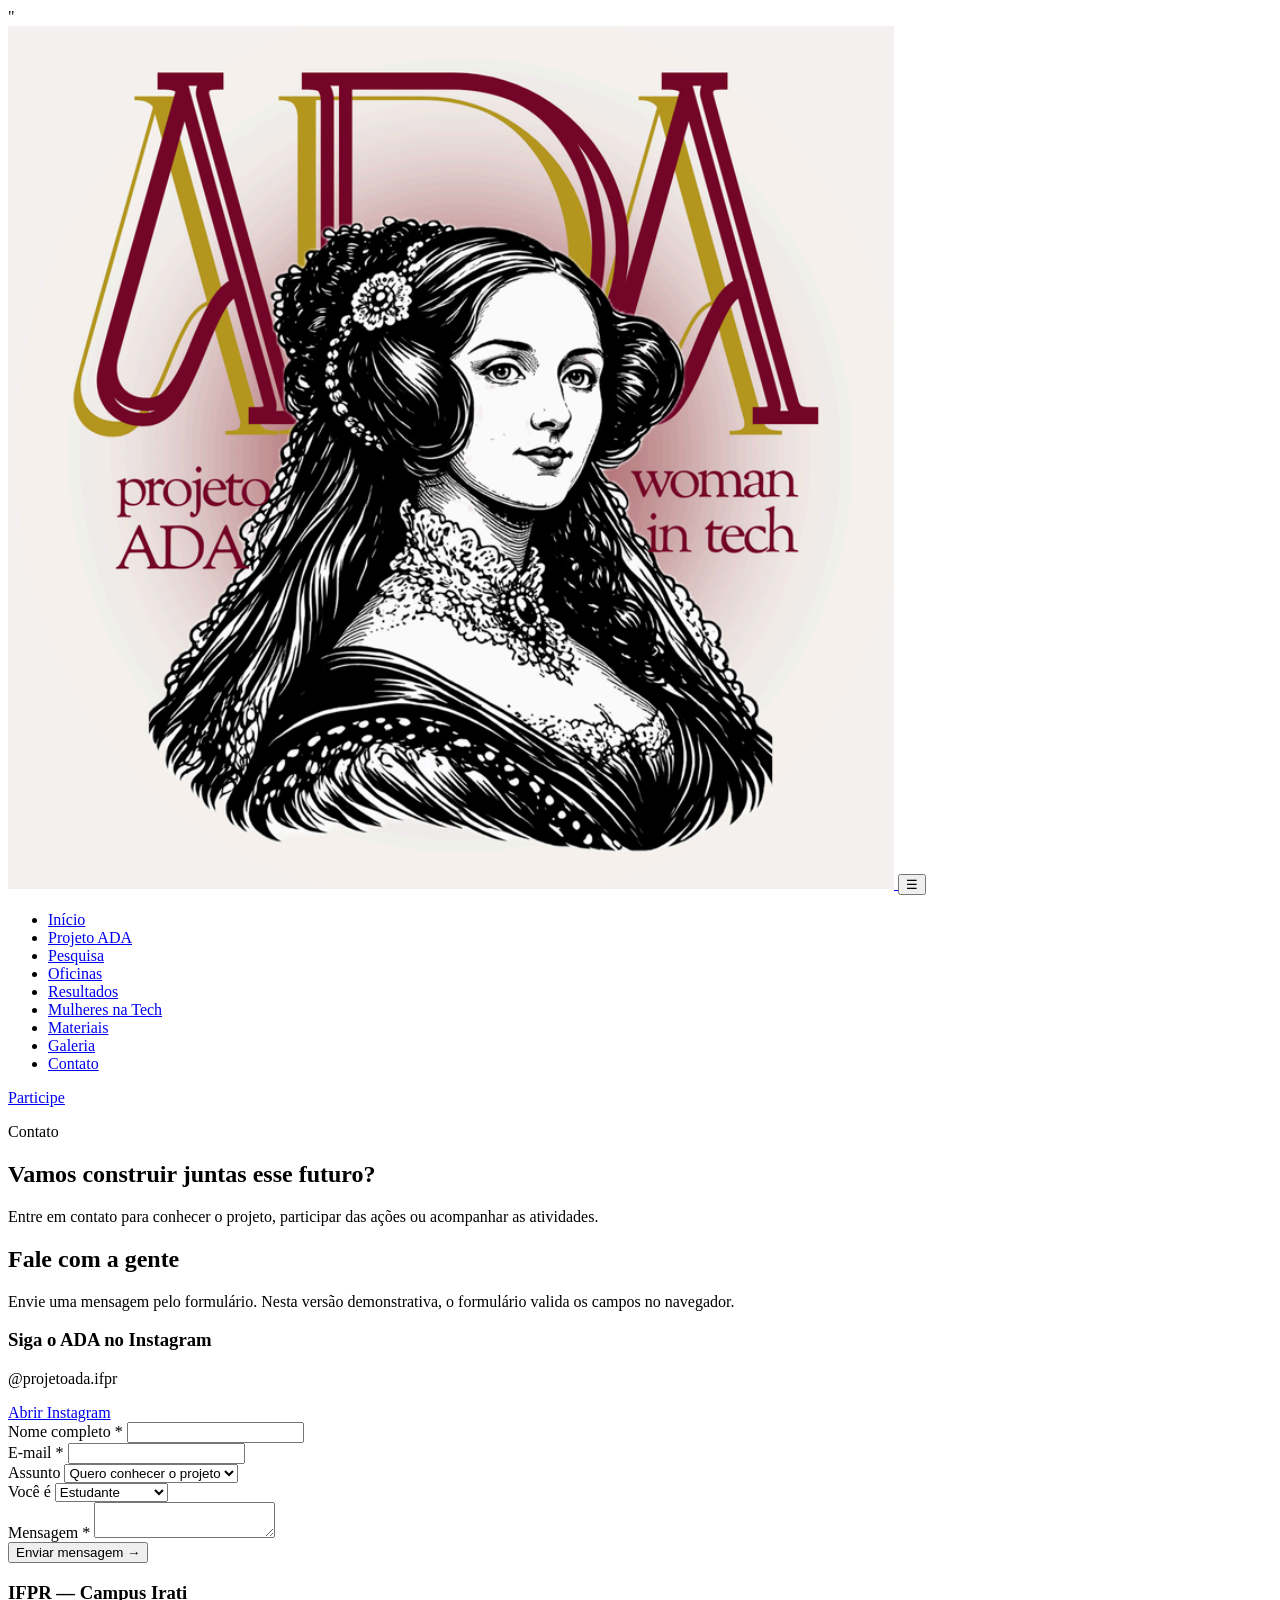
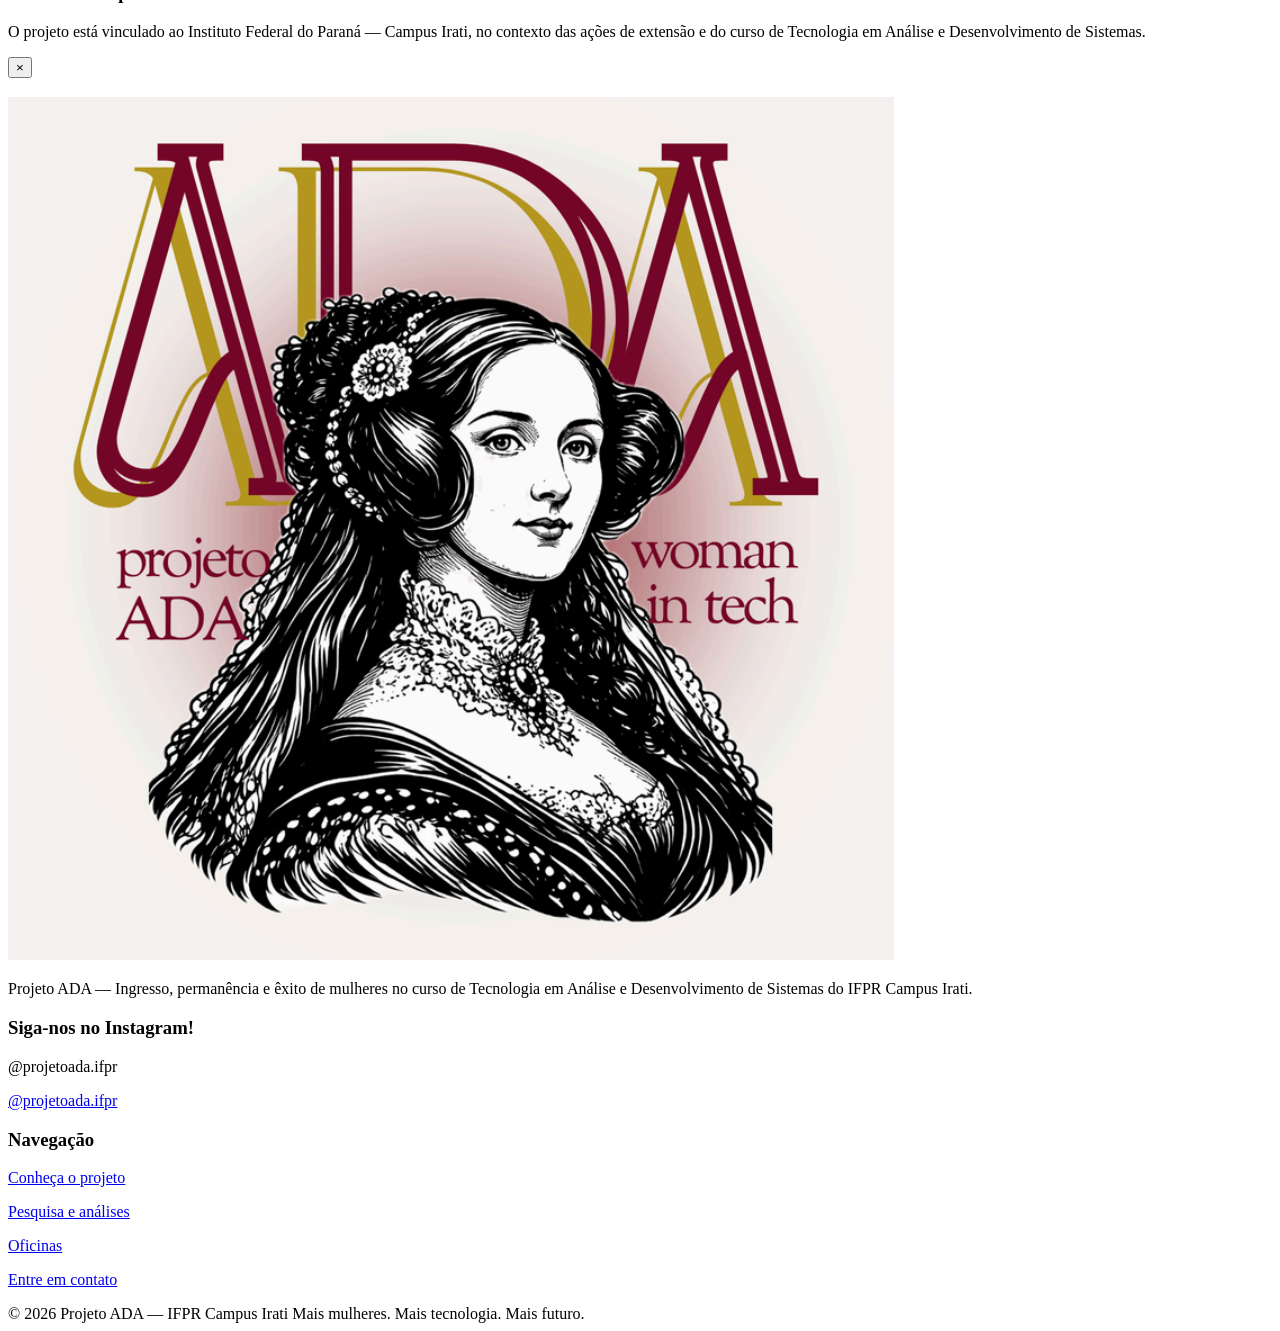
==== contato.html @ b9b5f63b "Add files via upload" ====
<!DOCTYPE html>
<html lang="pt-BR">
<head>
<meta charset="UTF-8">
<meta name="viewport" content="width=device-width, initial-scale=1.0">
<meta name="description" content="Projeto ADA — mulheres na tecnologia, IFPR Campus Irati.">
<title>Contato | Projeto ADA</title>
<link rel="stylesheet" href="css/style.css">
<link rel="icon" type="image/png" href="img/ada.webp">"
</head>

<body>
<div class="topline"></div>
<header class="header">
  <div class="container navbar">
    <a class="brand" href="index.html" aria-label="ADA - início">
      <img src="img/ada.webp" alt="Logo do Projeto ADA">
    </a>
    <button class="menu-btn" aria-label="Abrir menu">☰</button>
    <nav>
      <ul class="nav-links">
        <li><a class="" href="index.html">Início</a></li>
        <li><a class="" href="projeto.html">Projeto ADA</a></li>
        <li><a class="" href="pesquisa.html">Pesquisa</a></li>
        <li><a class="" href="oficinas.html">Oficinas</a></li>
        <li><a class="" href="resultados.html">Resultados</a></li>
        <li><a class="" href="mulheres.html">Mulheres na Tech</a></li>
        <li><a class="" href="materiais.html">Materiais</a></li>
        <li><a class="" href="galeria.html">Galeria</a></li>
        <li><a class="active" href="contato.html">Contato</a></li>
      </ul>
    </nav>
    <a class="btn small" href="contato.html">Participe</a>
  </div>
</header>

<main>
<section class="page-hero">
  <div class="container">
    <p class="eyebrow">Contato</p>
    <h1>Vamos construir juntas esse futuro?</h1>
    <p>Entre em contato para conhecer o projeto, participar das ações ou acompanhar as atividades.</p>
  </div>
</section>
<section class="section">
  <div class="container contact-grid">
<div>
<h2>Fale com a gente</h2>
<p>Envie uma mensagem pelo formulário. Nesta versão demonstrativa, o formulário valida os campos no navegador.</p>
<div class="instagram-box">
  <h3>Siga o ADA no Instagram</h3>
  <p>@projetoada.ifpr</p>
  <a class="insta-btn" href="https://www.instagram.com/projetoada.ifpr/?hl=en" target="_blank" rel="noopener noreferrer"><span class="insta-icon"></span> Abrir Instagram</a>
</div>
</div>
<form id="contactForm" class="card">
<div class="form-grid">
<div class="field">
  <label for="nome">Nome completo *</label>
  <input id="nome" name="nome" required></div>
<div class="field">
  <label for="email">E-mail *</label>
  <input id="email" type="email" name="email" required></div>
<div class="field">
  <label for="assunto">Assunto</label>
  <select id="assunto">
    <option>Quero conhecer o projeto</option>
    <option>Quero participar</option>
    <option>Pesquisa</option>
    <option>Oficinas</option>
    <option>Outro</option>
  </select>
</div>
<div class="field">
  <label for="vinculo">Você é</label>
  <select id="vinculo">
    <option>Estudante</option>
    <option>Professor(a)</option>
    <option>Pesquisador(a)</option>
    <option>Comunidade</option>
    <option>Outro</option>
  </select>
  </div>
<div class="field full">
  <label for="mensagem">Mensagem *</label>
  <textarea id="mensagem" name="mensagem" required>
  </textarea>
</div>
<div class="field full">
  <button class="btn" type="submit">Enviar mensagem →</button>
</div>
</div>
</form>
</div>
</section>
<section class="section alt">
  <div class="container">
    <div class="card">
      <h3>IFPR — Campus Irati</h3>
      <p>O projeto está vinculado ao Instituto Federal do Paraná — Campus Irati, no contexto das ações de extensão e do curso de Tecnologia em Análise e Desenvolvimento de Sistemas.</p>
    </div>
  </div>
</section>
</main>
<div class="modal">
  <div class="modal-box">
    <button class="close" aria-label="Fechar">×</button>
    <h2 data-modal-title></h2><p data-modal-text style="margin-top:15px"></p>
  </div>
</div>

<footer class="footer">
  <div class="container footer-grid">
    <div>
      <img class="footer-logo" src="img/ada.webp" alt="Projeto ADA">
      <p>Projeto ADA — Ingresso, permanência e êxito de mulheres no curso de Tecnologia em Análise e Desenvolvimento de Sistemas do IFPR Campus Irati.</p>
    </div>
    <div>
      <h3>Siga-nos no Instagram!</h3>
      <p>@projetoada.ifpr</p>
      <a class="insta-btn" href="https://www.instagram.com/projetoada.ifpr/?hl=en" target="_blank" rel="noopener noreferrer" aria-label="Abrir Instagram do Projeto ADA">
        <span class="insta-icon"></span> @projetoada.ifpr
      </a>
    </div>
    <div>
      <h3>Navegação</h3>
      <p><a href="projeto.html">Conheça o projeto</a></p>
      <p><a href="pesquisa.html">Pesquisa e análises</a></p>
      <p><a href="oficinas.html">Oficinas</a></p>
      <p><a href="contato.html">Entre em contato</a></p>
    </div>
  </div>
  <div class="container footer-bottom">
    <span>© 2026 Projeto ADA — IFPR Campus Irati</span>
    <span>Mais mulheres. Mais tecnologia. Mais futuro.</span>
  </div>
</footer>
<div class="toast" aria-live="polite"></div>
<script src="js/script.js"></script>
</body>
</html>
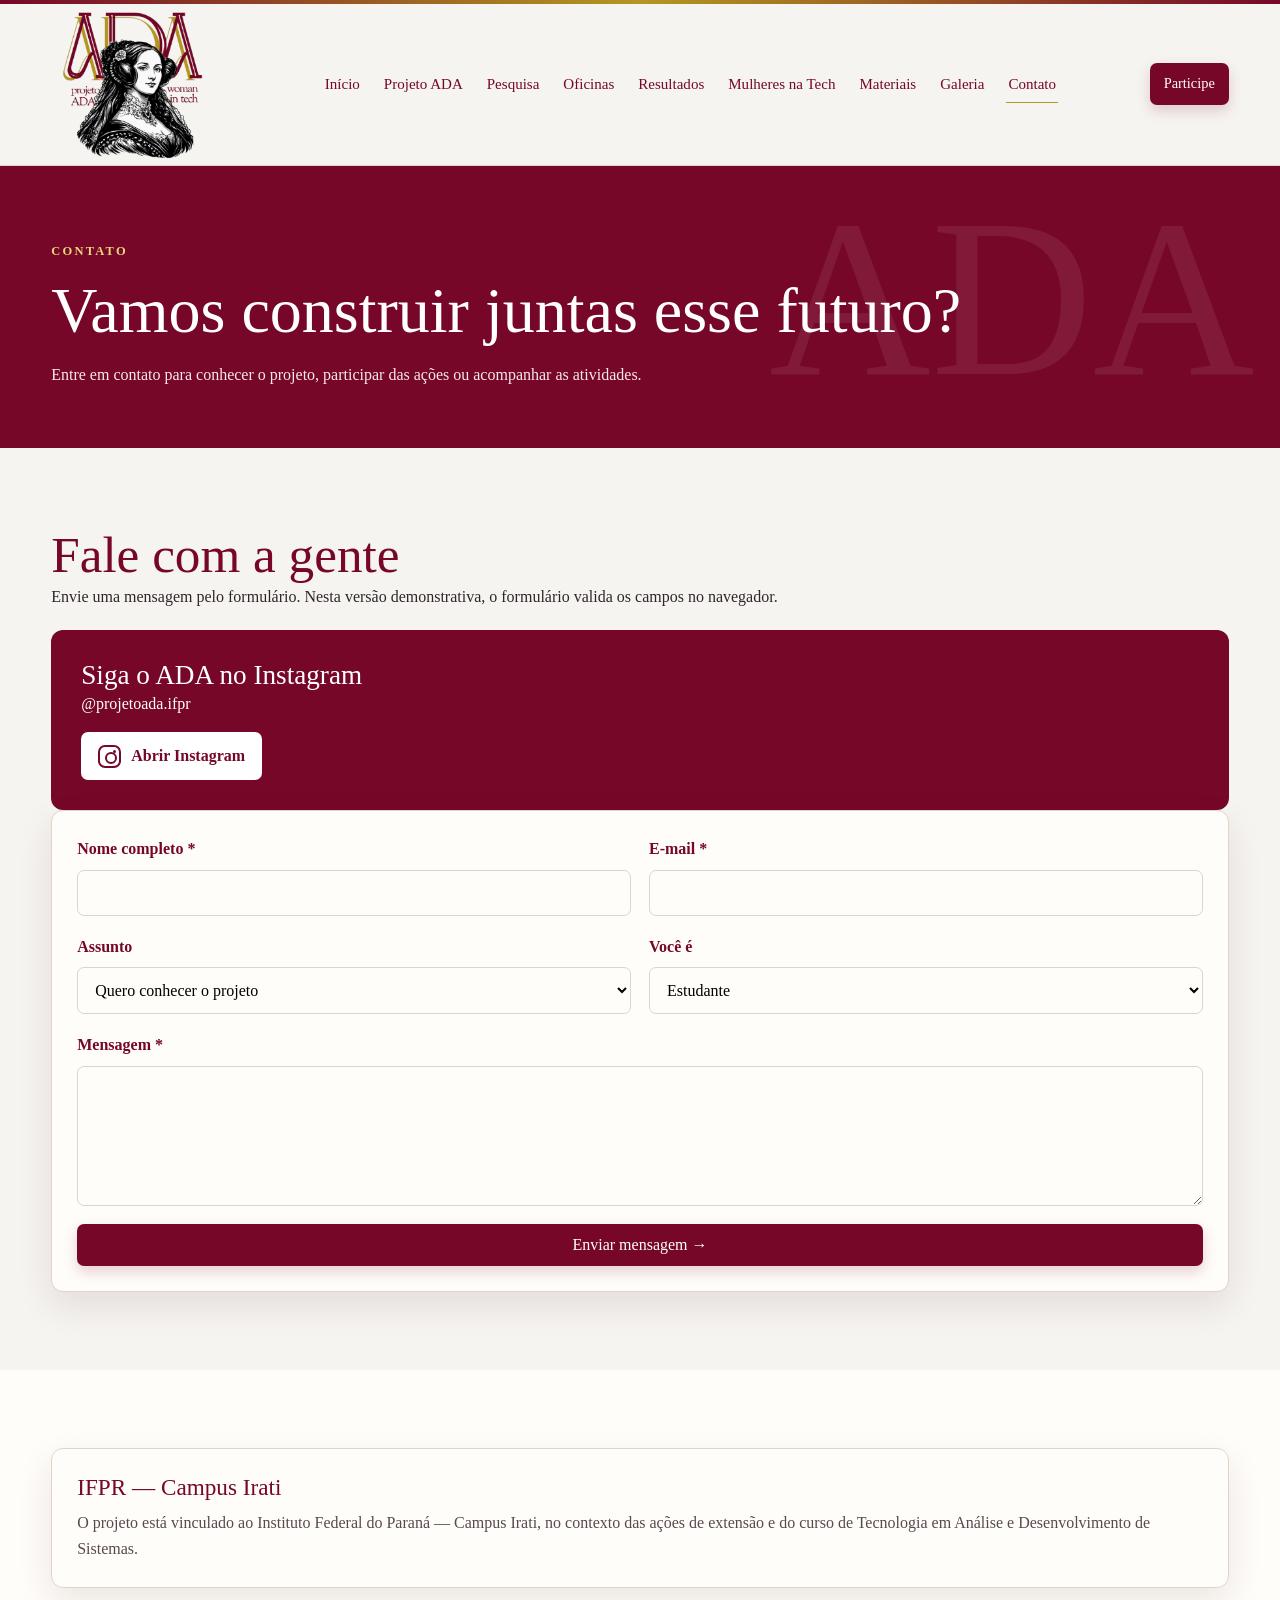
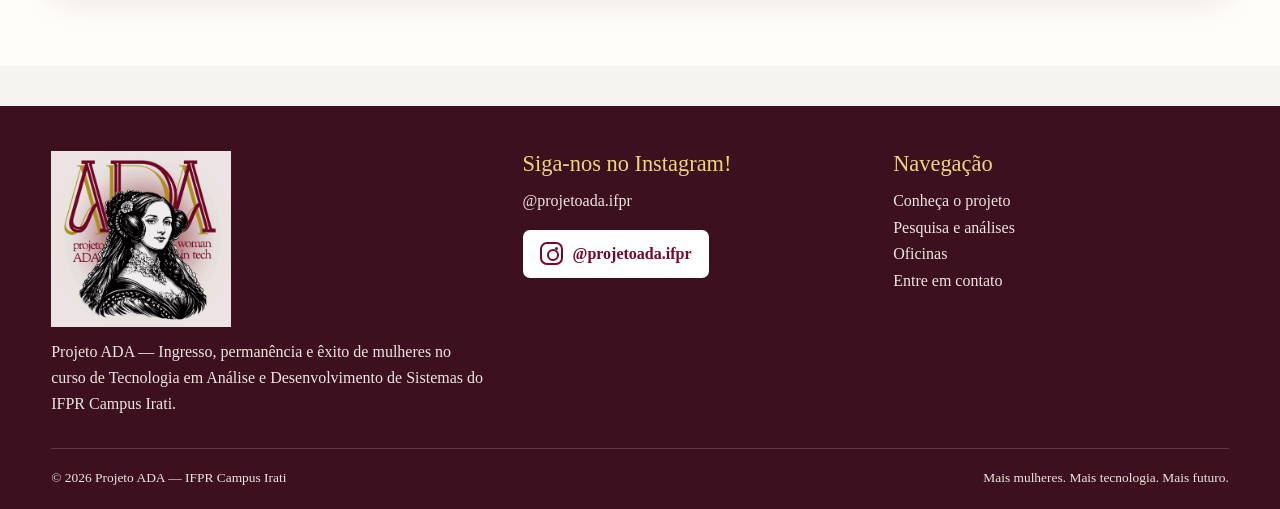
==== commit 742db947: "Add files via upload" ====
--- a/contato.html
+++ b/contato.html
@@ -6,7 +6,7 @@
 <meta name="description" content="Projeto ADA — mulheres na tecnologia, IFPR Campus Irati.">
 <title>Contato | Projeto ADA</title>
 <link rel="stylesheet" href="css/style.css">
-<link rel="icon" type="image/png" href="img/ada.webp">"
+<link rel="shortcut icon" type="imagex/png" href="img/ada.ico">
 </head>
 
 <body>
@@ -14,7 +14,7 @@
 <header class="header">
   <div class="container navbar">
     <a class="brand" href="index.html" aria-label="ADA - início">
-      <img src="img/ada.webp" alt="Logo do Projeto ADA">
+      <img src="img/ada-semfundo.png" alt="Logo do Projeto ADA">
     </a>
     <button class="menu-btn" aria-label="Abrir menu">☰</button>
     <nav>
--- a/css/style.css
+++ b/css/style.css
@@ -0,0 +1,1196 @@
+
+/* =========================================================
+   01. VARIÁVEIS / IDENTIDADE VISUAL
+   ========================================================= */
+
+:root {
+    --vinho: #760728;
+    --vinho-escuro: #4f041b;
+    --dourado: #b49821;
+    --creme: #f6f4f0;
+    --creme-claro: #fffdf9;
+    --creme-secundario: #eeeae2;
+    --texto: #30262a;
+    --texto-secundario: #574a4f;
+    --borda: #ded5c8;
+    --branco: #ffffff;
+    --fonte-titulo: "Simple Serenity", "Cormorant Garamond", "Times New Roman", serif;
+    --fonte-decorativa: "Lucien Schoenschrift Caj", "Baskerville", "Times New Roman", serif;
+    --fonte-texto: "Sorts Mill Goudy", "Times New Roman", serif;
+}
+
+/* =========================================================
+   02. CONFIGURAÇÕES GERAIS
+   ========================================================= */
+
+*{
+    box-sizing: border-box;
+    margin: 0;
+    padding: 0;
+}
+
+html{
+    scroll-behavior: smooth;
+}
+
+body{
+    width: 100%;
+    min-height: 100vh;
+    background-color: var(--creme);
+    color: var(--texto);
+    font-family: var(--fonte-texto);
+    font-size: 16px;
+    line-height: 1.65;
+}
+
+a{
+    color: inherit;
+    text-decoration: none;
+}
+
+img{
+    max-width: 100%;
+    height: auto;
+    display: block;
+}
+
+button, input, textarea, select{
+    font-family: inherit;
+    font-size: inherit;
+}
+
+button{
+    cursor: pointer;
+}
+
+/* =========================================================
+   03. CONTAINER PRINCIPAL
+   ========================================================= */
+
+.container{
+    width: 92%;
+    max-width: 1180px;
+    margin-left: auto;
+    margin-right: auto;
+}
+
+/* =========================================================
+   04. LINHA DECORATIVA SUPERIOR
+   ========================================================= */
+
+.topline{
+    width: 100%;
+    height: 4px;
+    background: linear-gradient(90deg, var(--vinho), var(--dourado), var(--vinho));
+}
+
+/* =========================================================
+   05. CABEÇALHO
+   ========================================================= */
+
+.header{
+    position: sticky;
+    top: 0;
+    z-index: 50;
+    width: 100%;
+    background-color: rgba(246, 244, 240, 0.96);
+    border-bottom-width: 1px;
+    border-bottom-style: solid;
+    border-bottom-color: var(--borda);
+    backdrop-filter: blur(12px);
+}
+
+.navbar{
+    min-height: 82px;
+    display: flex;
+    align-items: center;
+    justify-content: space-between;
+    gap: 25px;
+}
+
+.brand{
+    min-width: 180px;
+    display: flex;
+    align-items: center;
+    gap: 10px;
+}
+
+.brand img{
+    width: 165px;
+    height: auto;
+}
+
+/* =========================================================
+   06. MENU DE NAVEGAÇÃO
+   ========================================================= */
+
+.nav-links{
+    display: flex;
+    align-items: center;
+    gap: 20px;
+    list-style: none;
+    font-size: 0.94rem;
+}
+
+.nav-links a{
+    position: relative;
+    display: block;
+    padding-top: 10px;
+    padding-right: 2px;
+    padding-bottom: 10px;
+    padding-left: 2px;
+    color: var(--vinho);
+}
+
+.nav-links a::after{
+    content: "";
+    position: absolute;
+    left: 0;
+    bottom: 4px;
+    width: 0;
+    height: 1px;
+    background-color: var(--dourado);
+    transition: width 0.25s ease;
+}
+
+.nav-links a:hover::after{
+    width: 100%;
+}
+
+.nav-links a.active::after{
+    width: 100%;
+}
+
+/* =========================================================
+   07. BOTÃO DO MENU MOBILE
+   ========================================================= */
+
+.menu-btn{
+    display: none;
+    border: none;
+    background-color: transparent;
+    color: var(--vinho);
+    font-size: 1.7rem;
+}
+
+/* =========================================================
+   08. BOTÕES GERAIS
+   ========================================================= */
+
+.btn{
+    display: inline-flex;
+    align-items: center;
+    justify-content: center;
+    gap: 8px;
+    padding-top: 12px;
+    padding-right: 20px;
+    padding-bottom: 12px;
+    padding-left: 20px;
+    border-width: 0;
+    border-style: solid;
+    border-radius: 7px;
+    background-color: var(--vinho);
+    color: var(--branco);
+    box-shadow: 0 6px 14px rgba(118, 7, 40, 0.18);
+    transition:transform 0.25s ease, background-color 0.25s ease;
+}
+
+.btn:hover{
+    transform: translateY(-2px);
+    background-color: var(--vinho-escuro);
+}
+
+.btn.gold{
+    background-color: var(--dourado);
+    color: #241c08;
+}
+
+.btn.outline{
+    background-color: transparent;
+    color: var(--vinho);
+    border-width: 1px;
+    border-style: solid;
+    border-color: var(--vinho);
+    box-shadow: none;
+}
+
+.btn.small{
+    padding-top: 9px;
+    padding-right: 14px;
+    padding-bottom: 9px;
+    padding-left: 14px;
+    font-size: 0.9rem;
+}
+
+/* =========================================================
+   09. TÍTULOS
+   ========================================================= */
+
+h1, h2, h3{
+    font-family: var(--fonte-titulo);
+    font-weight: 500;
+    color: var(--vinho);
+    line-height: 1.12;
+}
+
+h1{
+    font-size: clamp(3rem, 6vw, 5.4rem);
+}
+
+h2{
+    font-size: clamp(2rem, 4vw, 3.4rem);
+}
+
+h3{
+    font-size: 1.7rem;
+}
+
+.hero h1 em{
+    font-family: var(--fonte-decorativa);
+    font-weight: 400;
+    color: var(--dourado);
+}
+
+/* =========================================================
+   10. TEXTO AUXILIAR / EYEBROW
+   ========================================================= */
+
+.eyebrow{
+    margin-bottom: 14px;
+    color: var(--dourado);
+    font-size: 0.78rem;
+    font-weight: bold;
+    letter-spacing: 0.18em;
+    text-transform: uppercase;
+}
+
+.lead{
+    max-width: 650px;
+    margin-top: 24px;
+    margin-bottom: 28px;
+    font-size: 1.12rem;
+}
+
+/* =========================================================
+   11. HERO DA PÁGINA INICIAL
+   ========================================================= */
+
+.hero{
+    position: relative;
+    overflow: hidden;
+    padding-top: 85px;
+    padding-bottom: 70px;
+    background-color: var(--creme-claro);
+}
+
+.hero::before{
+    content: "ADA";
+    position: absolute;
+    top: 20px;
+    right: 2%;
+    color: rgba(180, 152, 33, 0.08);
+    font-family: Georgia, serif;
+    font-size: 14rem;
+    line-height: 1;
+    pointer-events: none;
+}
+
+.hero-grid{
+    display: grid;
+    grid-template-columns: 1.05fr 0.95fr;
+    align-items: center;
+    gap: 55px;
+}
+
+.hero-actions{
+    display: flex;
+    flex-wrap: wrap;
+    gap: 12px;
+}
+
+.hero-art{
+    position: relative;
+    display: flex;
+    align-items: center;
+    justify-content: center;
+}
+
+.hero-art img{
+    width: min(470px, 100%);
+    filter: drop-shadow(0 20px 22px rgba(64, 17, 30, 0.13));
+}
+
+/* =========================================================
+   12. FAIXA DE ESTATÍSTICAS
+   ========================================================= */
+
+.stats{
+    padding-top: 28px;
+    padding-bottom: 28px;
+    background-color: var(--vinho);
+    color: var(--branco);
+}
+
+.stats-grid{
+    display: grid;
+    grid-template-columns: repeat(4, 1fr);
+    gap: 20px;
+}
+
+.stat{
+    text-align: center;
+    border-right-width: 1px;
+    border-right-style: solid;
+    border-right-color: rgba(255, 255, 255, 0.22);
+}
+
+.stat:last-child{
+    border-right: none;
+}
+
+.stat strong{
+    display: block;
+    color: var(--branco);
+    font-family: var(--fonte-titulo);
+    font-size: 2.3rem;
+}
+
+.stat span{
+    color: #f2e7df;
+    font-size: 0.92rem;
+}
+
+/* =========================================================
+   13. SEÇÕES
+   ========================================================= */
+
+.section{
+    padding-top: 78px;
+    padding-bottom: 78px;
+}
+
+.section.alt{
+    background-color: var(--creme-claro);
+}
+
+.section-head{
+    max-width: 760px;
+    margin-bottom: 38px;
+}
+
+.section-head p{
+    margin-top: 14px;
+}
+
+/* =========================================================
+   14. CARDS
+   ========================================================= */
+
+.cards{
+    display: grid;
+    grid-template-columns: repeat(3, 1fr);
+    gap: 22px;
+}
+
+.card{
+    padding-top: 25px;
+    padding-right: 25px;
+    padding-bottom: 25px;
+    padding-left: 25px;
+    background-color: var(--creme-claro);
+    border-width: 1px;
+    border-style: solid;
+    border-color: var(--borda);
+    border-radius: 12px;
+    box-shadow: 0 14px 35px rgba(71, 20, 31, 0.10);
+}
+
+.card.alt{
+    background-color: var(--creme);
+}
+
+.card h3{
+    margin-bottom: 10px;
+    font-size: 1.45rem;
+}
+
+.card p{
+    color: var(--texto-secundario);
+}
+
+/* =========================================================
+   15. ÍCONES DOS CARDS
+   ========================================================= */
+
+.icon{
+    width: 48px;
+    height: 48px;
+    display: grid;
+    place-items: center;
+    margin-bottom: 18px;
+    border-width: 1px;
+    border-style: solid;
+    border-color: var(--dourado);
+    border-radius: 50%;
+    color: var(--vinho);
+    font-size: 1.35rem;
+}
+
+/* =========================================================
+   16. TÍTULO DAS PÁGINAS INTERNAS
+   ========================================================= */
+
+.page-hero{
+    position: relative;
+    overflow: hidden;
+    padding-top: 60px;
+    padding-bottom: 60px;
+    background-color: var(--vinho);
+    color: var(--branco);
+}
+
+.page-hero::before{
+    content: "ADA";
+    position: absolute;
+    top: 20px;
+    right: 2%;
+    color: rgba(255, 255, 255, 0.08);
+    font-family: Georgia, serif;
+    font-size: 14rem;
+    line-height: 1;
+    pointer-events: none;
+}
+
+.page-hero h1{
+    color: var(--branco);
+    font-size: clamp(2.7rem, 5vw, 4.5rem);
+}
+
+.page-hero .eyebrow {
+    color: #ead77c;
+}
+
+.page-hero p{
+    max-width: 760px;
+    margin-top: 15px;
+    color: #f7e9ed;
+}
+
+/* =========================================================
+   17. LAYOUT DE DUAS COLUNAS
+   ========================================================= */
+
+.two-col{
+    display: grid;
+    grid-template-columns: 1fr 1fr;
+    align-items: start;
+    gap: 42px;
+}
+
+/* =========================================================
+   18. LISTAS DE INFORMAÇÕES
+   ========================================================= */
+
+.info-list{
+    display: grid;
+    gap: 14px;
+    margin-top: 20px;
+}
+
+.info-item{
+    display: flex;
+    align-items: flex-start;
+    gap: 15px;
+}
+
+.info-item .icon{
+    flex-shrink: 0;
+    width: 38px;
+    height: 38px;
+    margin-bottom: 0;
+    font-size: 1rem;
+}
+
+/* =========================================================
+   19. LINHA DO TEMPO
+   ========================================================= */
+
+.timeline{
+    position: relative;
+    display: grid;
+    gap: 22px;
+    margin-top: 28px;
+}
+
+.timeline::before{
+    content: "";
+    position: absolute;
+    top: 8px;
+    bottom: 8px;
+    left: 18px;
+    width: 2px;
+    background-color: var(--dourado);
+}
+
+.timeline-item{
+    position: relative;
+    display: grid;
+    grid-template-columns: 38px 1fr;
+    gap: 18px;
+}
+
+.timeline-dot{
+    z-index: 1;
+    width: 38px;
+    height: 38px;
+    border-width: 3px;
+    border-style: solid;
+    border-color: var(--creme);
+    border-radius: 50%;
+    outline-width: 1px;
+    outline-style: solid;
+    outline-color: var(--dourado);
+    background-color: var(--vinho);
+}
+
+.timeline-content{
+    padding: 20px;
+    background-color: var(--creme-claro);
+    border-width: 1px;
+    border-style: solid;
+    border-color: var(--borda);
+    border-radius: 10px;
+}
+
+/* =========================================================
+   20. ABAS
+   ========================================================= */
+
+.tabs{
+    display: flex;
+    flex-wrap: wrap;
+    gap: 8px;
+    margin-bottom: 28px;
+}
+
+.tab-btn{
+    padding-top: 11px;
+    padding-right: 18px;
+    padding-bottom: 11px;
+    padding-left: 18px;
+    border-width: 1px;
+    border-style: solid;
+    border-color: var(--borda);
+    border-radius: 6px;
+    background-color: var(--creme-claro);
+    color: var(--vinho);
+}
+
+.tab-btn.active{
+    background-color: var(--vinho);
+    color: var(--branco);
+}
+
+.tab-panel{
+    display: none;
+}
+
+.tab-panel.active{
+    display: block;
+}
+
+/* =========================================================
+   21. GRÁFICOS
+   ========================================================= */
+
+.chart-card{
+    padding: 28px;
+    background-color: var(--creme-claro);
+    border-width: 1px;
+    border-style: solid;
+    border-color: var(--borda);
+    border-radius: 12px;
+}
+
+.bar-chart{
+    display: grid;
+    gap: 15px;
+    margin-top: 20px;
+}
+
+.bar-row{
+    display: grid;
+    grid-template-columns: 90px 1fr 55px;
+    align-items: center;
+    gap: 12px;
+}
+
+.bar-track{
+    height: 18px;
+    overflow: hidden;
+    background-color: #e8e1d8;
+    border-radius: 30px;
+}
+
+.bar-fill{
+    height: 100%;
+    background-color: var(--vinho);
+    border-radius: 30px;
+    transition: width 0.9s ease;
+}
+
+.bar-fill.gold{
+    background-color: var(--dourado);
+}
+
+/* =========================================================
+   22. AVISO / NOTA
+   ========================================================= */
+
+.note{
+    margin-top: 22px;
+    padding-top: 15px;
+    padding-right: 18px;
+    padding-bottom: 15px;
+    padding-left: 18px;
+    border-left-width: 4px;
+    border-left-style: solid;
+    border-left-color: var(--dourado);
+    background-color: #fbf7ed;
+}
+
+/* =========================================================
+   23. TABELAS
+   ========================================================= */
+
+.table-wrap{
+    overflow-x: auto;
+    background-color: var(--creme-claro);
+    border-width: 1px;
+    border-style: solid;
+    border-color: var(--borda);
+    border-radius: 10px;
+}
+
+table{
+    width: 100%;
+    border-collapse: collapse;
+    min-width: 650px;
+}
+
+th,td{
+    padding-top: 14px;
+    padding-right: 14px;
+    padding-bottom: 14px;
+    padding-left: 14px;
+    text-align: left;
+    border-bottom-width: 1px;
+    border-bottom-style: solid;
+    border-bottom-color: var(--borda);
+}
+
+th{
+    background-color: #f4efe6;
+    color: var(--vinho);
+}
+
+/* =========================================================
+   24. GALERIA
+   ========================================================= */
+
+.gallery{
+    display: grid;
+    grid-template-columns: repeat(3, 1fr);
+    gap: 15px;
+}
+
+.gallery-item{
+    position: relative;
+    overflow: hidden;
+    min-height: 180px;
+    background-color: var(--creme-claro);
+    border-width: 1px;
+    border-style: solid;
+    border-color: var(--borda);
+    border-radius: 10px;
+    cursor: pointer;
+}
+
+.fake-photo{
+    height: 220px;
+    display: grid;
+    place-items: center;
+    padding: 20px;
+    background: linear-gradient(135deg, #e9e1d5,#fffdf9);
+    color: var(--vinho);
+    font-family: var(--fonte-titulo);
+    font-size: 1.35rem;
+    text-align: center;
+    transition: transform 0.3s ease;
+}
+
+.gallery-item:hover .fake-photo{
+    transform: scale(1.03);
+}
+
+.gallery-caption{
+    padding: 13px;
+}
+
+/* =========================================================
+   25. NOTÍCIAS
+   ========================================================= */
+
+.news-grid{
+    display: grid;
+    grid-template-columns: repeat(3, 1fr);
+    gap: 20px;
+}
+
+.news-card{
+    overflow: hidden;
+    background-color: var(--creme-claro);
+    border-width: 1px;
+    border-style: solid;
+    border-color: var(--borda);
+    border-radius: 12px;
+}
+
+.news-img{
+    height: 170px;
+    display: grid;
+    place-items: center;
+    padding: 20px;
+    background: linear-gradient(135deg, var(--vinho), #a33b58);
+    color: var(--branco);
+    font-family: var(--fonte-titulo);
+    font-size: 2rem;
+    text-align: center;
+}
+
+.news-body{
+    padding: 20px;
+}
+
+.news-body small{
+    color: var(--dourado);
+}
+
+/* =========================================================
+   26. FILTROS
+   ========================================================= */
+
+.filters{
+    display: flex;
+    flex-wrap: wrap;
+    gap: 10px;
+    margin-top: 22px;
+    margin-bottom: 22px;
+}
+
+.filter-btn{
+    padding-top: 9px;
+    padding-right: 15px;
+    padding-bottom: 9px;
+    padding-left: 15px;
+    border-width: 1px;
+    border-style: solid;
+    border-color: var(--borda);
+    border-radius: 20px;
+    background-color: var(--creme-claro);
+    color: var(--vinho);
+}
+
+.filter-btn.active{
+    background-color: var(--vinho);
+    color: var(--branco);
+    border-color: var(--vinho);
+}
+
+/* =========================================================
+   27. FORMULÁRIOS
+   ========================================================= */
+
+.form-grid{
+    display: grid;
+    grid-template-columns: 1fr 1fr;
+    gap: 18px;
+}
+
+.field{
+    display: grid;
+    gap: 7px;
+}
+
+.field.full{
+    grid-column: 1 / -1;
+}
+
+.field label{
+    color: var(--vinho);
+    font-weight: bold;
+}
+
+.field input,.field textarea,.field select{
+    width: 100%;
+    padding-top: 13px;
+    padding-right: 13px;
+    padding-bottom: 13px;
+    padding-left: 13px;
+    background-color: var(--creme-claro);
+    border-width: 1px;
+    border-style: solid;
+    border-color: var(--borda);
+    border-radius: 7px;
+    outline: none;
+}
+
+.field input:focus,.field textarea:focus,.field select:focus{
+    border-color: var(--dourado);
+    box-shadow: 0 0 0 3px rgba(180, 152, 33, 0.12);
+}
+
+.field textarea{
+    min-height: 140px;
+    resize: vertical;
+}
+
+/* =========================================================
+   28. CONTATO
+   ========================================================= */
+
+.contact-gri{
+    display: grid;
+    grid-template-columns: 0.8fr 1.2fr;
+    gap: 35px;
+}
+
+.instagram-box{
+    margin-top: 20px;
+    padding: 30px;
+    background-color: var(--vinho);
+    border-radius: 12px;
+    color: var(--branco);
+}
+
+.instagram-box h3{
+    color: var(--branco);
+}
+
+.insta-btn{
+    display: inline-flex;
+    align-items: center;
+    gap: 10px;
+    margin-top: 15px;
+    padding-top: 11px;
+    padding-right: 17px;
+    padding-bottom: 11px;
+    padding-left: 17px;
+    background-color: var(--branco);
+    border-radius: 7px;
+    color: var(--vinho);
+    font-weight: bold;
+}
+
+/* =========================================================
+   29. ÍCONE DO INSTAGRAM
+   ========================================================= */
+
+.insta-icon{
+    position: relative;
+    display: inline-block;
+    width: 23px;
+    height: 23px;
+    border-width: 2px;
+    border-style: solid;
+    border-color: currentColor;
+    border-radius: 7px;
+}
+
+.insta-icon::before {
+    content: "";
+    position: absolute;
+    top: 5px;
+    left: 5px;
+    width: 8px;
+    height: 8px;
+    border-width: 2px;
+    border-style: solid;
+    border-color: currentColor;
+    border-radius: 50%;
+}
+
+.insta-icon::after{
+    content: "";
+    position: absolute;
+    top: 3px;
+    right: 3px;
+    width: 3px;
+    height: 3px;
+    background-color: currentColor;
+    border-radius: 50%;
+}
+
+/* =========================================================
+   30. RODAPÉ
+   ========================================================= */
+
+.footer{
+    margin-top: 40px;
+    padding-top: 45px;
+    padding-bottom: 20px;
+    background-color: #3d101f;
+    color: #eee6df;
+}
+
+.footer-grid{
+    display: grid;
+    grid-template-columns: 1.3fr 1fr 1fr;
+    gap: 35px;
+}
+
+.footer-logo{
+    width: 180px;
+    margin-bottom: 12px;
+    opacity: 0.95;
+}
+
+.footer h3{
+    margin-bottom: 12px;
+    color: #ead77c;
+    font-size: 1.4rem;
+}
+
+.footer a:hover{
+    color: #ead77c;
+}
+
+.footer-bottom{
+    display: flex;
+    justify-content: space-between;
+    gap: 15px;
+    margin-top: 30px;
+    padding-top: 18px;
+    border-top-width: 1px;
+    border-top-style: solid;
+    border-top-color: rgba(255, 255, 255, 0.18);
+    font-size: 0.84rem;
+}
+
+/* =========================================================
+   31. MODAL
+   ========================================================= */
+
+.modal{
+    position: fixed;
+    top: 0;
+    right: 0;
+    bottom: 0;
+    left: 0;
+    z-index: 100;
+    display: none;
+    align-items: center;
+    justify-content: center;
+    padding: 20px;
+    background-color: rgba(31, 8, 16, 0.72);
+}
+
+.modal.show{
+    display: flex;
+}
+
+.modal-box{
+    position: relative;
+    width: 100%;
+    max-width: 650px;
+    padding: 30px;
+    background-color: var(--creme-claro);
+    border-radius: 12px;
+    box-shadow: 0 25px 60px rgba(0, 0, 0, 0.25);
+}
+
+.close{
+    position: absolute;
+    top: 12px;
+    right: 15px;
+    border: none;
+    background-color: transparent;
+    color: var(--vinho);
+    font-size: 1.8rem;
+}
+
+/* =========================================================
+   32. ANIMAÇÕES
+   ========================================================= */
+
+.reveal{
+    opacity: 0;
+    transform: translateY(18px);
+    transition:opacity 0.7s ease, transform 0.7s ease;
+}
+
+.reveal.visible{
+    opacity: 1;
+    transform: translateY(0);
+}
+
+.toast{
+    position: fixed;
+    right: 20px;
+    bottom: 20px;
+    z-index: 120;
+    padding-top: 14px;
+    padding-right: 18px;
+    padding-bottom: 14px;
+    padding-left: 18px;
+    background-color: var(--vinho);
+    border-radius: 8px;
+    color: var(--branco);
+    box-shadow: 0 14px 35px rgba(71, 20, 31, 0.10);
+    transform: translateY(120px);
+    opacity: 0;
+    transition: transform 0.3s ease, opacity 0.3s ease;
+}
+
+.toast.show{
+    transform: translateY(0);
+    opacity: 1;
+}
+
+/* =========================================================
+   33. RESPONSIVIDADE — TABLET
+   ========================================================= */
+
+@media (max-width: 900px) {
+    .nav-links{
+        position: absolute;
+        top: 82px;
+        left: 0;
+        right: 0;
+        display: none;
+        flex-direction: column;
+        align-items: stretch;
+        padding-top: 18px;
+        padding-right: 4%;
+        padding-bottom: 18px;
+        padding-left: 4%;
+        background-color: var(--creme);
+        border-bottom-width: 1px;
+        border-bottom-style: solid;
+        border-bottom-color: var(--borda);
+    }
+
+    .nav-links.open{
+        display: flex;
+    }
+
+    .menu-btn{
+        display: block;
+    }
+
+    .navbar > .btn{
+        display: none;
+    }
+
+    .hero-grid{
+        grid-template-columns: 1fr;
+    }
+
+    .hero-art{
+        order: -1;
+    }
+
+    .two-col{
+        grid-template-columns: 1fr;
+    }
+
+    .contact-grid{
+        grid-template-columns: 1fr;
+    }
+
+    .cards{
+        grid-template-columns: 1fr 1fr;
+    }
+
+    .news-grid{
+        grid-template-columns: 1fr 1fr;
+    }
+
+    .stats-grid{
+        grid-template-columns: 1fr 1fr;
+    }
+
+    .gallery{
+        grid-template-columns: 1fr 1fr;
+    }
+}
+
+/* =========================================================
+   34. RESPONSIVIDADE — CELULAR
+   ========================================================= */
+
+@media (max-width: 620px){
+    h1{
+        font-size: 3rem;
+    }
+
+    .section{
+        padding-top: 55px;
+        padding-bottom: 55px;
+    }
+
+    .hero{
+        padding-top: 55px;
+        padding-bottom: 55px;
+    }
+
+    .cards{
+        grid-template-columns: 1fr;
+    }
+
+    .news-grid{
+        grid-template-columns: 1fr;
+    }
+
+    .gallery{
+        grid-template-columns: 1fr;
+    }
+
+    .stats-grid{
+        grid-template-columns: 1fr;
+    }
+
+    .form-grid{
+        grid-template-columns: 1fr;
+    }
+
+    .footer-grid{
+        grid-template-columns: 1fr;
+    }
+
+    .stat{
+        padding-top: 12px;
+        padding-bottom: 12px;
+        border-right: none;
+        border-bottom-width: 1px;
+        border-bottom-style: solid;
+        border-bottom-color: rgba(255, 255, 255, 0.18);
+    }
+
+    .stat:last-child{
+        border-bottom: none;
+    }
+
+    .footer-bottom{
+        flex-direction: column;
+    }
+
+    .bar-row{
+        grid-template-columns: 70px 1fr 45px;
+        font-size: 0.9rem;
+    }
+
+    .hero::before,.page-hero::before{
+    font-size: 8rem;
+    }
+}
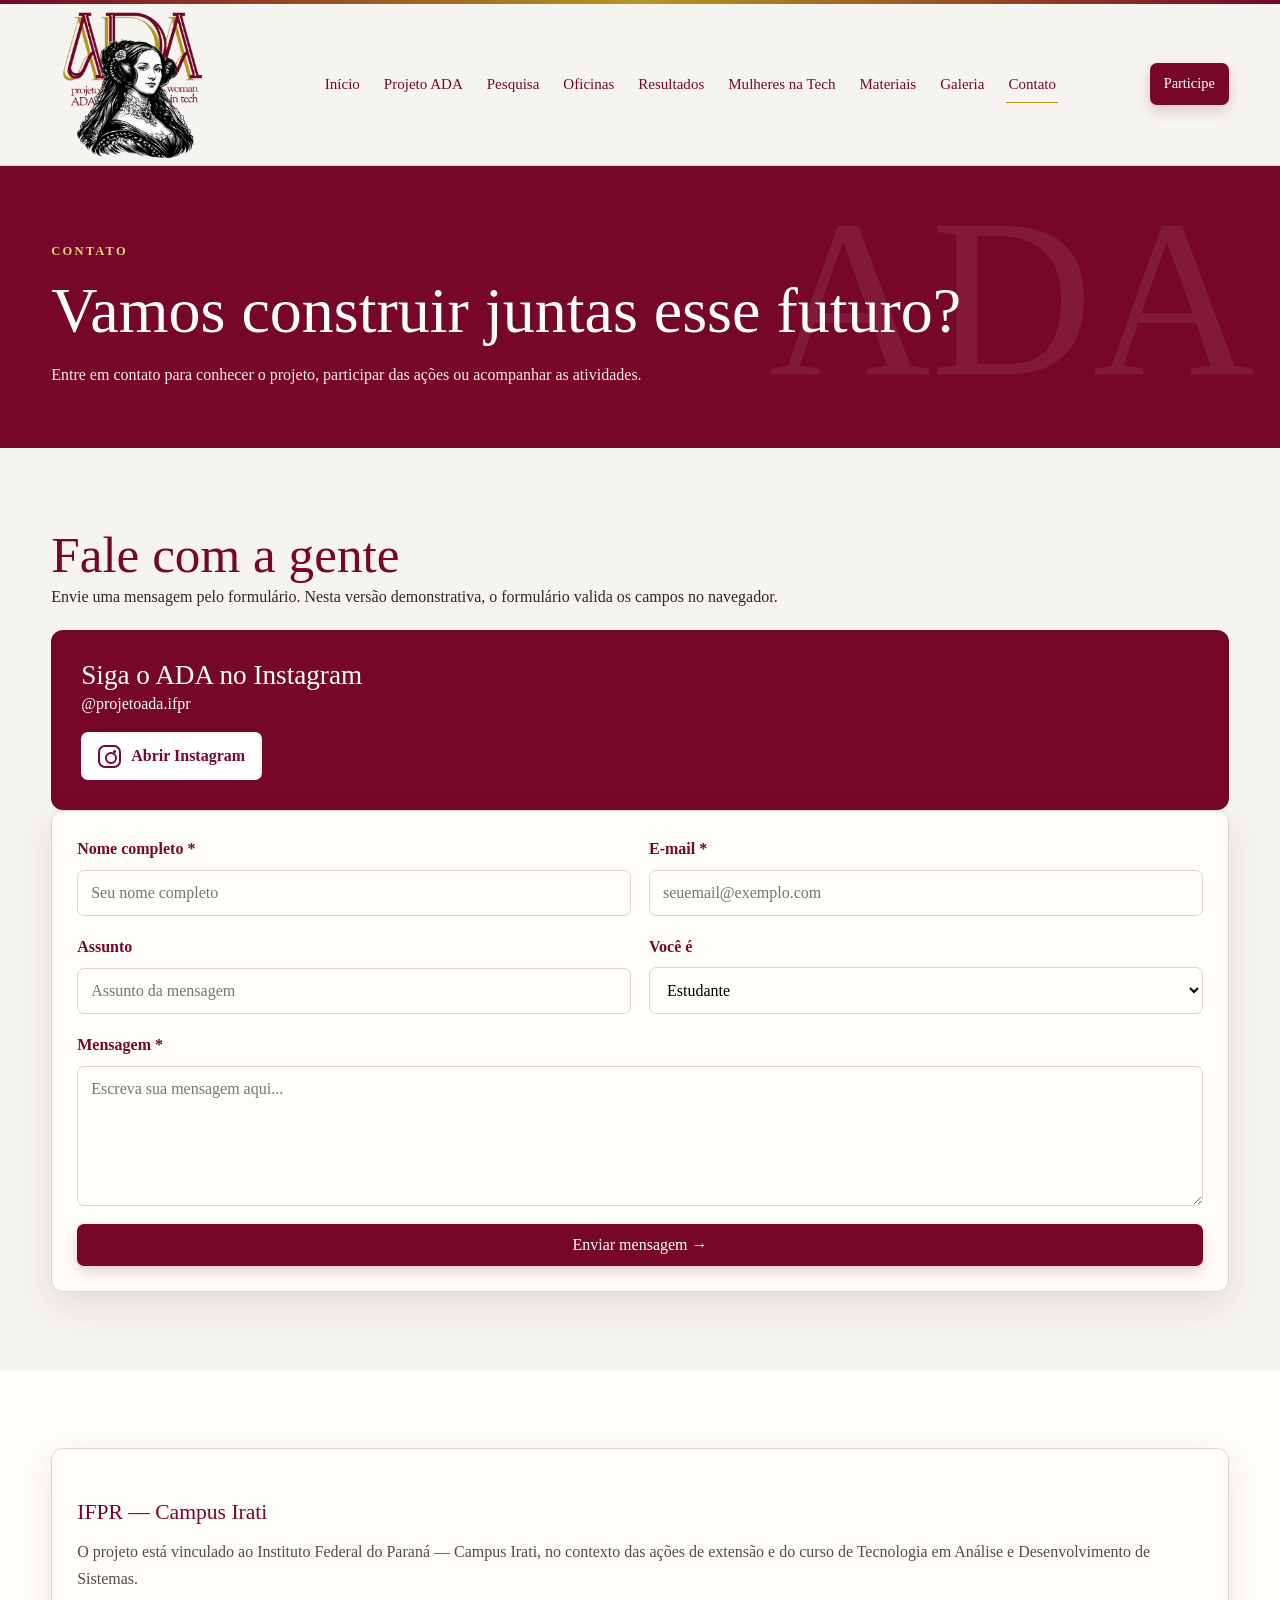
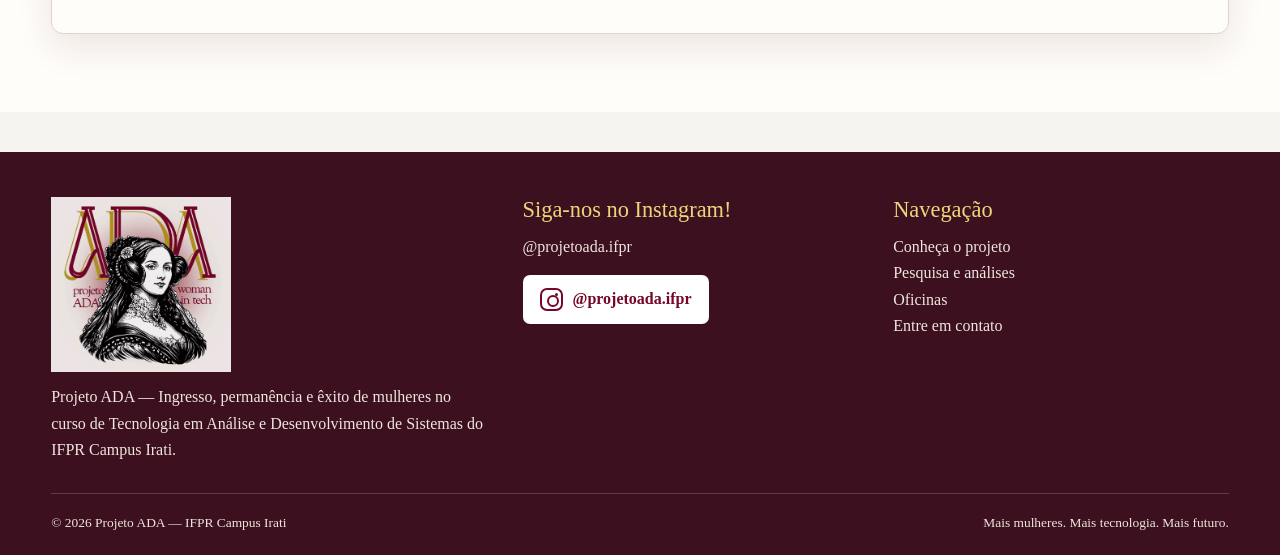
==== commit 577cfa07: "Add files via upload" ====
--- a/contato.html
+++ b/contato.html
@@ -53,27 +53,24 @@
   <a class="insta-btn" href="https://www.instagram.com/projetoada.ifpr/?hl=en" target="_blank" rel="noopener noreferrer"><span class="insta-icon"></span> Abrir Instagram</a>
 </div>
 </div>
+
 <form id="contactForm" class="card">
 <div class="form-grid">
 <div class="field">
   <label for="nome">Nome completo *</label>
-  <input id="nome" name="nome" required></div>
+  <input id="nome" name="nome" placeholder="Seu nome completo" required>
+</div>
 <div class="field">
   <label for="email">E-mail *</label>
-  <input id="email" type="email" name="email" required></div>
+  <input id="email" type="email" name="email" placeholder="seuemail@exemplo.com" required>
+</div>
 <div class="field">
   <label for="assunto">Assunto</label>
-  <select id="assunto">
-    <option>Quero conhecer o projeto</option>
-    <option>Quero participar</option>
-    <option>Pesquisa</option>
-    <option>Oficinas</option>
-    <option>Outro</option>
-  </select>
+  <input id="assunto" type="assunto" name="assunto" placeholder="Assunto da mensagem" required>
 </div>
 <div class="field">
   <label for="vinculo">Você é</label>
-  <select id="vinculo">
+  <select id="vinculo" name="vinculo" required>
     <option>Estudante</option>
     <option>Professor(a)</option>
     <option>Pesquisador(a)</option>
@@ -83,11 +80,10 @@
   </div>
 <div class="field full">
   <label for="mensagem">Mensagem *</label>
-  <textarea id="mensagem" name="mensagem" required>
-  </textarea>
+  <textarea id="mensagem" name="mensagem" placeholder="Escreva sua mensagem aqui..." required></textarea>
 </div>
 <div class="field full">
-  <button class="btn" type="submit">Enviar mensagem →</button>
+  <button class="btn" type="submit" id="submit-button">Enviar mensagem →</button>
 </div>
 </div>
 </form>
--- a/css/style.css
+++ b/css/style.css
@@ -1194,3 +1194,733 @@
     font-size: 8rem;
     }
 }
+
+/* =========================================================
+Estilos complementares exclusivos dos conteúdos adicionados à página Pesquisa.
+========================================================= */
+
+.ada-research-extra{
+  margin-top: 2rem;
+  padding-top: 1.5rem;
+  border-top: 1px solid rgba(120, 120, 120, 0.22);
+}
+
+.ada-extra-heading{
+  max-width: 780px;
+  margin-bottom: 1.25rem;
+}
+
+.ada-extra-heading h2{
+  margin: 0.25rem 0 0.65rem;
+}
+
+.ada-extra-heading p:last-child {
+  margin-bottom: 0;
+}
+
+.ada-extra-grid{
+  display: grid;
+  grid-template-columns: repeat(2, minmax(0, 1fr));
+  gap: 1rem;
+  margin-top: 1rem;
+}
+
+.ada-extra-card{
+  min-width: 0;
+  padding: 1.15rem;
+  border: 1px solid rgba(120, 120, 120, 0.22);
+  border-radius: 14px;
+  background: var(--card, #fff);
+}
+
+.ada-extra-card h3{
+  margin: 0.2rem 0 0.55rem;
+}
+
+.ada-extra-card p:last-child{
+  margin-bottom: 0;
+}
+
+.ada-extra-kicker{
+  margin: 0 0 0.35rem;
+  font-size: 0.78rem;
+  font-weight: 700;
+  letter-spacing: 0.035em;
+  text-transform: uppercase;
+  opacity: 0.72;
+}
+
+.ada-extra-grid-stats{
+  grid-template-columns: repeat(2, minmax(0, 1fr));
+}
+
+.ada-stat-number{
+  display: block;
+  margin-bottom: 0.35rem;
+  font-size: clamp(1.8rem, 4vw, 2.6rem);
+  font-weight: 800;
+  line-height: 1.1;
+}
+
+.ada-source-note{
+  margin: 1rem 0 0;
+  font-size: 0.86rem;
+  line-height: 1.55;
+  opacity: 0.78;
+}
+
+.ada-extra-callout{
+  margin-top: 1rem;
+  padding: 1.15rem;
+  border-left: 4px solid var(--accent, #8a5a9e);
+  border-radius: 0 12px 12px 0;
+  background: rgba(120, 120, 120, 0.08);
+}
+
+.ada-extra-callout h3{
+  margin-top: 0;
+}
+
+.ada-extra-callout p:last-child{
+  margin-bottom: 0;
+}
+
+@media (max-width: 720px){
+  .ada-extra-grid, .ada-extra-grid-stats{
+    grid-template-columns: 1fr;
+  }
+  .ada-extra-card, .ada-extra-callout{
+    padding: 1rem;
+  }
+}
+
+/* ========================================
+   Seção: Como as oficinas foram acompanhadas
+   ======================================== */
+
+.section.alt .section-head {
+    margin-bottom: 1.5rem;
+}
+
+.section.alt .section-head .eyebrow {
+    margin-bottom: 0.5rem;
+}
+
+.section.alt .section-head h2 {
+    margin-top: 0;
+    line-height: 1.2;
+}
+
+/* Card da metodologia: usa as cores e bordas do tema principal */
+
+.section.alt .card {
+    line-height: 1.7;
+}
+
+.section.alt .card p {
+    margin-top: 0;
+    margin-bottom: 1rem;
+    line-height: 1.7;
+}
+
+.section.alt .card h3 {
+    margin-top: 1.5rem;
+    margin-bottom: 0.75rem;
+    color: var(--vinho);
+    font-size: 1.35rem;
+    line-height: 1.3;
+}
+
+.section.alt .card ul {
+    margin: 0.75rem 0 1.25rem;
+    padding-left: 1.5rem;
+}
+
+.section.alt .card li {
+    margin-bottom: 0.75rem;
+    padding-left: 0.2rem;
+    color: var(--texto-secundario);
+    line-height: 1.65;
+}
+
+.section.alt .card li:last-child {
+    margin-bottom: 0;
+}
+
+.section.alt .card li strong {
+    color: var(--vinho);
+    font-weight: 600;
+}
+
+/* Nota de contexto: destaque dourado, alinhado aos avisos do site */
+
+.section.alt .card .note {
+    margin-top: 1.25rem;
+    padding: 0.85rem 1rem;
+    border-left: 4px solid var(--dourado);
+    border-radius: 0 8px 8px 0;
+    background-color: #fbf7ed;
+    color: var(--texto-secundario);
+    line-height: 1.6;
+}
+
+/* Referência da fonte */
+
+.section.alt .card .ada-source-note {
+    margin-top: 1rem;
+    margin-bottom: 0;
+    padding-top: 0.75rem;
+    border-top: 1px solid var(--borda);
+    color: var(--texto-secundario);
+    font-size: 0.875rem;
+    line-height: 1.6;
+}
+
+/* Ajustes para telas menores */
+
+@media (max-width: 720px) {
+    .section.alt .section-head {
+        margin-bottom: 1rem;
+    }
+
+    .section.alt .card {
+        padding: 1.25rem;
+    }
+
+    .section.alt .card h3 {
+        margin-top: 1.25rem;
+        font-size: 1.2rem;
+    }
+
+    .section.alt .card ul {
+        padding-left: 1.2rem;
+    }
+
+    .section.alt .card li {
+        margin-bottom: 0.85rem;
+    }
+
+    .section.alt .card .note {
+        padding: 0.75rem;
+    }
+}
+
+/* =========================================================
+   35. MULHERES NA TECH — cards de trajetórias inspiradoras
+   ========================================================= */
+
+.women-section {
+    background:
+        radial-gradient(ellipse at 100% 0%, rgba(180, 152, 33, 0.08), transparent 34%),
+        var(--creme);
+}
+
+.women-grid {
+    display: grid;
+    grid-template-columns: repeat(3, minmax(0, 1fr));
+    gap: 24px;
+    align-items: stretch;
+}
+
+.woman-card {
+    position: relative;
+    display: flex;
+    flex-direction: column;
+    min-width: 0;
+    padding: 25px;
+    overflow: hidden;
+    background: var(--creme-claro);
+    border: 1px solid var(--borda);
+    border-radius: 14px;
+    box-shadow: 0 14px 35px rgba(71, 20, 31, 0.08);
+    transition: transform 0.25s ease, box-shadow 0.25s ease, border-color 0.25s ease;
+}
+
+.woman-card::before {
+    content: "";
+    position: absolute;
+    inset: 0 0 auto;
+    height: 4px;
+    background: linear-gradient(90deg, var(--vinho), var(--dourado));
+}
+
+.woman-card:hover {
+    transform: translateY(-5px);
+    border-color: rgba(180, 152, 33, 0.75);
+    box-shadow: 0 20px 42px rgba(71, 20, 31, 0.13);
+}
+
+.woman-card-top {
+    display: flex;
+    justify-content: space-between;
+    align-items: flex-start;
+    gap: 12px;
+    margin-bottom: 20px;
+}
+
+.woman-number {
+    color: var(--dourado);
+    font-family: var(--fonte-titulo);
+    font-size: 1.15rem;
+    font-weight: 700;
+}
+
+.woman-field {
+    max-width: 75%;
+    padding: 5px 9px;
+    border: 1px solid rgba(180, 152, 33, 0.45);
+    border-radius: 30px;
+    color: var(--vinho);
+    font-size: 0.7rem;
+    line-height: 1.4;
+    text-align: right;
+}
+
+.woman-monogram {
+    display: grid;
+    place-items: center;
+    width: 76px;
+    height: 76px;
+    margin-bottom: 18px;
+    border: 1px solid rgba(180, 152, 33, 0.65);
+    border-radius: 50%;
+    background: linear-gradient(145deg, #fffdf9, #eee5d9);
+    color: var(--vinho);
+    font-family: var(--fonte-titulo);
+    font-size: 1.8rem;
+    letter-spacing: 0.04em;
+    box-shadow: inset 0 0 0 5px rgba(180, 152, 33, 0.07);
+}
+
+.woman-card h3 {
+    margin-bottom: 5px;
+    font-size: 1.7rem;
+}
+
+.woman-role {
+    margin-bottom: 15px;
+    color: var(--dourado);
+    font-size: 0.9rem;
+    font-weight: 700;
+}
+
+.woman-bio {
+    margin-bottom: 18px;
+    color: var(--texto-secundario);
+    font-size: 0.97rem;
+    line-height: 1.7;
+}
+
+.woman-card blockquote {
+    position: relative;
+    margin-top: auto;
+    padding: 18px 17px 16px;
+    border-left: 3px solid var(--dourado);
+    border-radius: 0 8px 8px 0;
+    background: #fbf7ed;
+    color: var(--vinho-escuro);
+    font-family: var(--fonte-titulo);
+    font-size: 1.2rem;
+    font-style: italic;
+    line-height: 1.45;
+}
+
+.woman-card blockquote::before {
+    content: "“";
+    display: block;
+    margin-bottom: -9px;
+    color: var(--dourado);
+    font-family: Georgia, serif;
+    font-size: 2.5rem;
+    font-style: normal;
+    line-height: 1;
+}
+
+.woman-quote-note {
+    margin-top: 10px;
+    color: var(--texto-secundario);
+    font-size: 0.76rem;
+    line-height: 1.5;
+}
+
+.women-callout {
+    display: flex;
+    align-items: flex-start;
+    gap: 18px;
+    margin-top: 34px;
+    padding: 27px 30px;
+    border: 1px solid rgba(180, 152, 33, 0.5);
+    border-radius: 12px;
+    background: var(--creme-claro);
+}
+
+.women-callout-mark {
+    flex: 0 0 auto;
+    color: var(--dourado);
+    font-size: 1.8rem;
+    line-height: 1.2;
+}
+
+.women-callout h3 {
+    margin-bottom: 8px;
+    font-size: 1.55rem;
+}
+
+.women-callout p {
+    color: var(--texto-secundario);
+}
+
+.women-source-note {
+    margin-top: 18px;
+    color: var(--texto-secundario);
+    font-size: 0.82rem;
+    line-height: 1.6;
+}
+
+@media (max-width: 1000px) {
+    .women-grid {
+        grid-template-columns: repeat(2, minmax(0, 1fr));
+    }
+}
+
+@media (max-width: 620px) {
+    .women-grid {
+        grid-template-columns: 1fr;
+    }
+
+    .woman-card {
+        padding: 22px;
+    }
+
+    .women-callout {
+        padding: 22px;
+    }
+
+    .woman-card blockquote {
+        font-size: 1.15rem;
+    }
+}
+
+@media (prefers-reduced-motion: reduce) {
+    .woman-card {
+        transition: none;
+    }
+
+    .woman-card:hover {
+        transform: none;
+    }
+}
+
+/* ==========================================
+   MULHERES NA TECH — CARDS
+   ========================================== */
+
+.women-section {
+    background:
+        radial-gradient(
+            ellipse at 100% 0%,
+            rgba(180, 152, 33, 0.08),
+            transparent 34%
+        ),
+        var(--creme);
+}
+
+/* Grade dos cards */
+.women-grid {
+    display: grid;
+    grid-template-columns: repeat(3, minmax(0, 1fr));
+    gap: 24px;
+    align-items: stretch;
+}
+
+/* Card individual */
+.woman-card {
+    position: relative;
+    display: flex;
+    flex-direction: column;
+    min-width: 0;
+    padding: 25px;
+    overflow: hidden;
+
+    background: var(--creme-claro);
+    border: 1px solid var(--borda);
+    border-radius: 14px;
+
+    box-shadow: 0 14px 35px rgba(71, 20, 31, 0.08);
+
+    transition:
+        transform 0.25s ease,
+        box-shadow 0.25s ease,
+        border-color 0.25s ease;
+}
+
+/* Detalhe dourado no topo do card */
+.woman-card::before {
+    content: "";
+    position: absolute;
+    inset: 0 0 auto;
+    height: 4px;
+
+    background: linear-gradient(
+        90deg,
+        var(--vinho),
+        var(--dourado)
+    );
+}
+
+/* Efeito ao passar o mouse */
+.woman-card:hover {
+    transform: translateY(-5px);
+    border-color: rgba(180, 152, 33, 0.75);
+    box-shadow: 0 20px 42px rgba(71, 20, 31, 0.13);
+}
+
+/* Cabeçalho do card */
+.woman-card-top {
+    display: flex;
+    justify-content: space-between;
+    align-items: flex-start;
+    gap: 12px;
+    margin-bottom: 20px;
+}
+
+/* Número do card */
+.woman-number {
+    color: var(--dourado);
+    font-family: var(--fonte-titulo);
+    font-size: 1.15rem;
+    font-weight: 700;
+}
+
+/* Etiqueta da área de atuação */
+.woman-field {
+    max-width: 75%;
+    padding: 5px 9px;
+
+    border: 1px solid rgba(180, 152, 33, 0.45);
+    border-radius: 30px;
+
+    color: var(--vinho);
+    font-size: 0.7rem;
+    line-height: 1.4;
+    text-align: right;
+}
+
+/* Imagem e legenda */
+.woman-portrait {
+    width: 100%;
+    margin: 0 0 18px;
+    text-align: left;
+}
+
+/* Retrato circular */
+.woman-photo {
+    display: block;
+    width: 110px;
+    height: 110px;
+    margin: 0;
+
+    border: 2px solid rgba(180, 152, 33, 0.75);
+    border-radius: 50%;
+
+    object-fit: cover;
+    object-position: center 30%;
+
+    background: #eee5d9;
+    box-shadow: 0 4px 14px rgba(71, 20, 31, 0.12);
+}
+
+/* Fonte da imagem */
+.woman-portrait figcaption {
+    margin-top: 6px;
+    font-size: 0.68rem;
+    line-height: 1.3;
+}
+
+.woman-portrait figcaption a {
+    color: var(--texto-secundario);
+    text-decoration: underline;
+    text-underline-offset: 2px;
+}
+
+.woman-portrait figcaption a:hover {
+    color: var(--vinho);
+}
+
+/* Nome da personalidade */
+.woman-card h3 {
+    margin-bottom: 5px;
+    font-size: 1.7rem;
+}
+
+/* Profissão */
+.woman-role {
+    margin-bottom: 15px;
+    color: var(--dourado);
+    font-size: 0.9rem;
+    font-weight: 700;
+}
+
+/* Biografia */
+.woman-bio {
+    margin-bottom: 18px;
+    color: var(--texto-secundario);
+    font-size: 0.97rem;
+    line-height: 1.7;
+}
+
+/* Frase em destaque */
+.woman-card blockquote {
+    position: relative;
+    margin-top: auto;
+    padding: 18px 17px 16px;
+
+    border-left: 3px solid var(--dourado);
+    border-radius: 0 8px 8px 0;
+
+    background: #fbf7ed;
+    color: var(--vinho-escuro);
+
+    font-family: var(--fonte-titulo);
+    font-size: 1.2rem;
+    font-style: italic;
+    line-height: 1.45;
+}
+
+/* Aspas decorativas */
+.woman-card blockquote::before {
+    content: "“";
+    display: block;
+    margin-bottom: -9px;
+
+    color: var(--dourado);
+    font-family: Georgia, serif;
+    font-size: 2.5rem;
+    font-style: normal;
+    line-height: 1;
+}
+
+/* Observação sobre a frase */
+.woman-quote-note {
+    margin-top: 10px;
+    color: var(--texto-secundario);
+    font-size: 0.76rem;
+    line-height: 1.5;
+}
+
+/* Bloco final sobre representatividade */
+.women-callout {
+    display: flex;
+    align-items: flex-start;
+    gap: 18px;
+
+    margin-top: 34px;
+    padding: 27px 30px;
+
+    border: 1px solid rgba(180, 152, 33, 0.5);
+    border-radius: 12px;
+    background: var(--creme-claro);
+}
+
+/* Símbolo decorativo */
+.women-callout-mark {
+    flex: 0 0 auto;
+    color: var(--dourado);
+    font-size: 1.8rem;
+    line-height: 1.2;
+}
+
+/* Título do bloco final */
+.women-callout h3 {
+    margin-bottom: 8px;
+    font-size: 1.55rem;
+}
+
+/* Texto do bloco final */
+.women-callout p {
+    color: var(--texto-secundario);
+}
+
+/* Nota sobre as citações */
+.women-source-note {
+    margin-top: 18px;
+    color: var(--texto-secundario);
+    font-size: 0.82rem;
+    line-height: 1.6;
+}
+
+/* ==========================================
+   RESPONSIVIDADE
+   ========================================== */
+
+/* Tablets e telas médias */
+@media (max-width: 1000px){
+    .women-grid {
+        grid-template-columns: repeat(2, minmax(0, 1fr));
+    }
+}
+
+/* Celulares */
+@media (max-width: 620px){
+    .women-grid {
+        grid-template-columns: 1fr;
+    }
+
+    .woman-card{
+        padding: 22px;
+    }
+
+    .woman-photo{
+        width: 100px;
+        height: 100px;
+    }
+
+    .women-callout{
+        padding: 22px;
+    }
+
+    .woman-card blockquote{
+        font-size: 1.15rem;
+    }
+}
+
+/* Respeita a preferência por movimento reduzido */
+@media (prefers-reduced-motion: reduce) {
+    .woman-card{
+        transition: none;
+    }
+
+    .woman-card:hover{
+        transform: none;
+    }
+}
+
+/* QR Code do grupo de WhatsApp */
+
+.whatsapp-qr {
+    display: flex;
+    justify-content: center;
+    align-items: center;
+    margin: 20px auto;
+    padding: 12px;
+    width: fit-content;
+    background-color: #ffffff;
+    border: 1px solid #e5d9dd;
+    border-radius: 12px;
+}
+
+.whatsapp-qr img {
+    display: block;
+    width: 180px;
+    max-width: 100%;
+    height: auto;
+    object-fit: contain;
+}
+
+.qr-caption {
+    text-align: center;
+    font-size: 0.9rem;
+    opacity: 0.85;
+}
+
+
